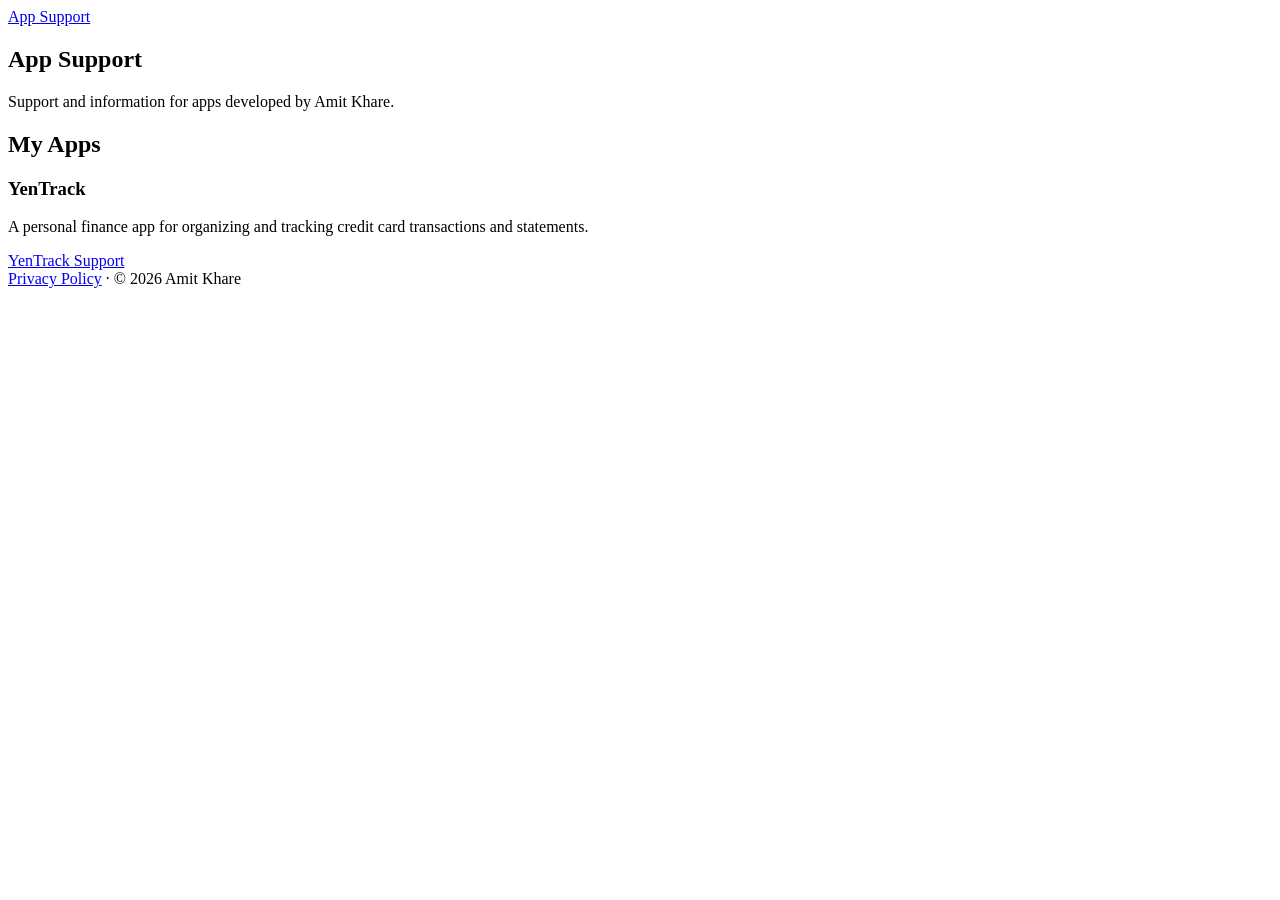
==== index.html @ e4dc8daa "Create index.html" ====
<!DOCTYPE html>
<html lang="en">
<head>
    <meta charset="UTF-8">
    <meta name="viewport" content="width=device-width, initial-scale=1.0">
    <title>App Support</title>
    <link rel="stylesheet" href="style.css">
</head>

<body>

<header class="site-header">
    <div class="container">
        <a href="index.html" class="site-title">App Support</a>
    </div>
</header>

<main class="container">

    <section class="hero">
        <h1>App Support</h1>
        <p>
            Support and information for apps developed by Amit Khare.
        </p>
    </section>

    <section>
        <h2>My Apps</h2>

        <div class="app-card">
            <h3>YenTrack</h3>
            <p>
                A personal finance app for organizing and tracking
                credit card transactions and statements.
            </p>
            <a href="apps/yentrack/" class="button">
                YenTrack Support
            </a>
        </div>

        <!--
        Future apps can be added here using the same structure.

        <div class="app-card">
            <h3>App Name</h3>
            <p>Short description of the app.</p>
            <a href="apps/app-name/" class="button">
                App Support
            </a>
        </div>
        -->

    </section>

</main>

<footer class="site-footer">
    <div class="container">
        <a href="privacy.html">Privacy Policy</a>
        <span> · </span>
        <span>© 2026 Amit Khare</span>
    </div>
</footer>

</body>
</html>
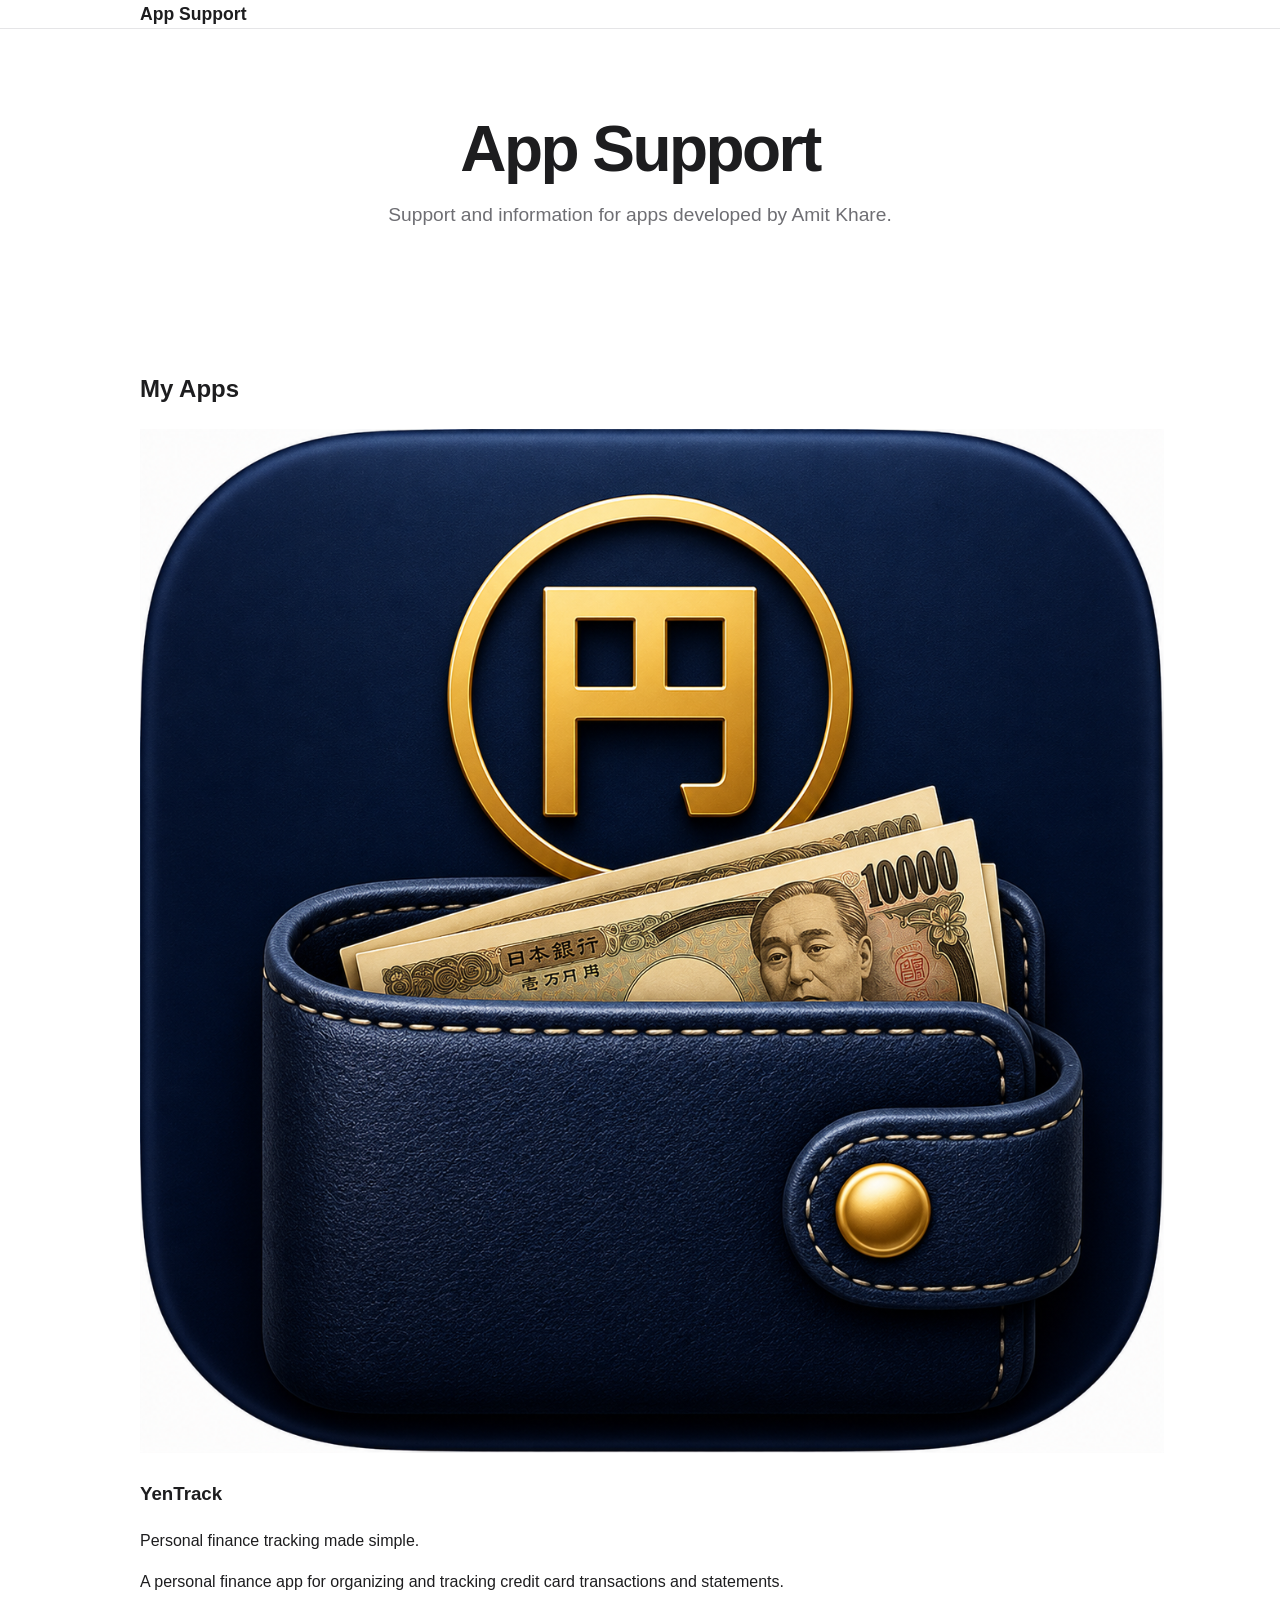
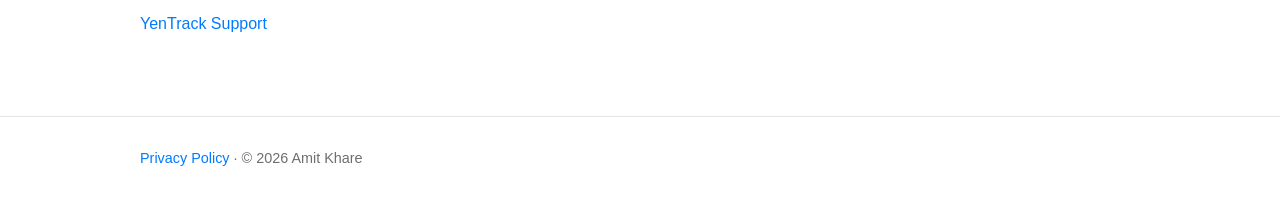
==== commit c91d315a: "Update index.html" ====
--- a/index.html
+++ b/index.html
@@ -27,16 +27,33 @@
     <section>
         <h2>My Apps</h2>
 
-        <div class="app-card">
+<div class="app-card">
+
+    <div class="app-card-header">
+
+        <img src="apps/yentrack/YenTrack%20Icon%20(1).png"
+             alt="YenTrack"
+             class="app-card-icon">
+
+        <div>
             <h3>YenTrack</h3>
-            <p>
-                A personal finance app for organizing and tracking
-                credit card transactions and statements.
+            <p class="app-card-subtitle">
+                Personal finance tracking made simple.
             </p>
-            <a href="apps/yentrack/" class="button">
-                YenTrack Support
-            </a>
         </div>
+
+    </div>
+
+    <p>
+        A personal finance app for organizing and tracking
+        credit card transactions and statements.
+    </p>
+
+    <a href="apps/yentrack/" class="button">
+        YenTrack Support
+    </a>
+
+</div>
 
         <!--
         Future apps can be added here using the same structure.
--- a/style.css
+++ b/style.css
@@ -0,0 +1,381 @@
+* {
+    box-sizing: border-box;
+}
+
+:root {
+    --text: #1d1d1f;
+    --secondary-text: #6e6e73;
+    --background: #ffffff;
+    --surface: #f5f5f7;
+    --border: #e5e5e7;
+    --accent: #007aff;
+}
+
+html {
+    scroll-behavior: smooth;
+}
+
+body {
+    margin: 0;
+    font-family: -apple-system, BlinkMacSystemFont, "Segoe UI",
+                 Roboto, Helvetica, Arial, sans-serif;
+    color: var(--text);
+    background: var(--background);
+    line-height: 1.6;
+}
+
+a {
+    color: var(--accent);
+    text-decoration: none;
+}
+
+a:hover {
+    text-decoration: underline;
+}
+
+.container {
+    width: 90%;
+    max-width: 1000px;
+    margin: 0 auto;
+}
+
+
+/* =========================
+   Header
+   ========================= */
+
+.site-header {
+    position: sticky;
+    top: 0;
+    z-index: 100;
+    background: rgba(255, 255, 255, 0.92);
+    backdrop-filter: blur(12px);
+    border-bottom: 1px solid var(--border);
+}
+
+.header-inner {
+    min-height: 64px;
+    display: flex;
+    align-items: center;
+    justify-content: space-between;
+}
+
+.site-title {
+    display: flex;
+    align-items: center;
+    gap: 10px;
+    color: var(--text);
+    text-decoration: none;
+    font-size: 1.1rem;
+    font-weight: 600;
+}
+
+.site-title:hover {
+    text-decoration: none;
+}
+
+
+/* Small icon used in the header */
+
+.brand-icon {
+    width: 32px;
+    height: 32px;
+    border-radius: 8px;
+    object-fit: cover;
+    display: block;
+}
+
+
+/* =========================
+   Hero
+   ========================= */
+
+.hero {
+    text-align: center;
+    padding: 85px 0 70px;
+}
+
+
+/* Large icon used in hero */
+
+.hero-icon {
+    width: 80px;
+    height: 80px;
+    margin: 0 auto 22px;
+    border-radius: 18px;
+    object-fit: cover;
+    display: block;
+}
+
+.hero h1 {
+    margin: 0 0 15px;
+    font-size: clamp(2.4rem, 6vw, 4rem);
+    line-height: 1.1;
+    letter-spacing: -0.04em;
+}
+
+.hero p {
+    max-width: 650px;
+    margin: 0 auto;
+    color: var(--secondary-text);
+    font-size: 1.2rem;
+}
+
+
+/* =========================
+   Navigation
+   ========================= */
+
+.page-nav {
+    display: flex;
+    justify-content: center;
+    flex-wrap: wrap;
+    gap: 24px;
+    padding: 0 0 45px;
+}
+
+.page-nav a {
+    color: var(--secondary-text);
+    font-size: 0.95rem;
+}
+
+.page-nav a:hover {
+    color: var(--text);
+}
+
+
+/* =========================
+   Sections
+   ========================= */
+
+section {
+    margin-bottom: 70px;
+}
+
+.section-heading {
+    margin-bottom: 30px;
+}
+
+.section-heading h2 {
+    margin: 0 0 8px;
+    font-size: 2rem;
+    letter-spacing: -0.02em;
+}
+
+.section-heading p {
+    margin: 0;
+    color: var(--secondary-text);
+}
+
+
+/* =========================
+   Intro
+   ========================= */
+
+.intro {
+    max-width: 760px;
+    margin-left: auto;
+    margin-right: auto;
+    text-align: center;
+}
+
+.intro p {
+    font-size: 1.08rem;
+    color: var(--secondary-text);
+}
+
+
+/* =========================
+   Feature Cards
+   ========================= */
+
+.feature-grid {
+    display: grid;
+    grid-template-columns: repeat(3, 1fr);
+    gap: 20px;
+}
+
+.feature-card {
+    padding: 28px;
+    background: var(--surface);
+    border-radius: 14px;
+}
+
+.feature-number {
+    font-size: 0.85rem;
+    font-weight: 700;
+    color: var(--accent);
+    margin-bottom: 12px;
+}
+
+.feature-card h3 {
+    margin: 0 0 10px;
+    font-size: 1.2rem;
+}
+
+.feature-card p {
+    margin: 0;
+    color: var(--secondary-text);
+}
+
+
+/* =========================
+   Information Cards
+   ========================= */
+
+.info-card {
+    padding: 30px;
+    background: var(--surface);
+    border-radius: 14px;
+}
+
+.info-card h3 {
+    margin-top: 0;
+}
+
+.info-card p:last-child {
+    margin-bottom: 0;
+}
+
+
+/* =========================
+   FAQ
+   ========================= */
+
+.faq {
+    border-top: 1px solid var(--border);
+}
+
+.faq-item {
+    padding: 24px 0;
+    border-bottom: 1px solid var(--border);
+}
+
+.faq-item h3 {
+    margin: 0 0 8px;
+    font-size: 1.05rem;
+}
+
+.faq-item p {
+    margin: 0;
+    color: var(--secondary-text);
+}
+
+
+/* =========================
+   Support
+   ========================= */
+
+.support-card {
+    padding: 40px;
+    text-align: center;
+    background: var(--surface);
+    border-radius: 18px;
+}
+
+.support-card h2 {
+    margin-top: 0;
+    font-size: 2rem;
+}
+
+.support-card p {
+    max-width: 600px;
+    margin: 10px auto;
+    color: var(--secondary-text);
+}
+
+.support-button {
+    display: inline-block;
+    margin-top: 20px;
+    padding: 12px 22px;
+    background: var(--text);
+    color: white;
+    border-radius: 8px;
+    font-weight: 600;
+}
+
+.support-button:hover {
+    background: #000;
+    text-decoration: none;
+}
+
+
+/* =========================
+   Footer
+   ========================= */
+
+.site-footer {
+    margin-top: 80px;
+    padding: 30px 0;
+    border-top: 1px solid var(--border);
+    color: var(--secondary-text);
+    font-size: 0.9rem;
+}
+
+.footer-inner {
+    display: flex;
+    justify-content: space-between;
+    gap: 20px;
+}
+
+.footer-links {
+    display: flex;
+    gap: 20px;
+}
+
+
+/* =========================
+   Mobile
+   ========================= */
+
+@media (max-width: 700px) {
+
+    .container {
+        width: 88%;
+    }
+
+    .hero {
+        padding: 60px 0 50px;
+    }
+
+    .hero h1 {
+        font-size: 2.6rem;
+    }
+
+    .hero p {
+        font-size: 1.05rem;
+    }
+
+    .page-nav {
+        gap: 16px;
+        padding-bottom: 35px;
+    }
+
+    section {
+        margin-bottom: 55px;
+    }
+
+    .feature-grid {
+        grid-template-columns: 1fr;
+    }
+
+    .feature-card {
+        padding: 24px;
+    }
+
+    .info-card {
+        padding: 24px;
+    }
+
+    .support-card {
+        padding: 30px 22px;
+    }
+
+    .footer-inner {
+        flex-direction: column;
+    }
+
+    .footer-links {
+        flex-wrap: wrap;
+    }
+}
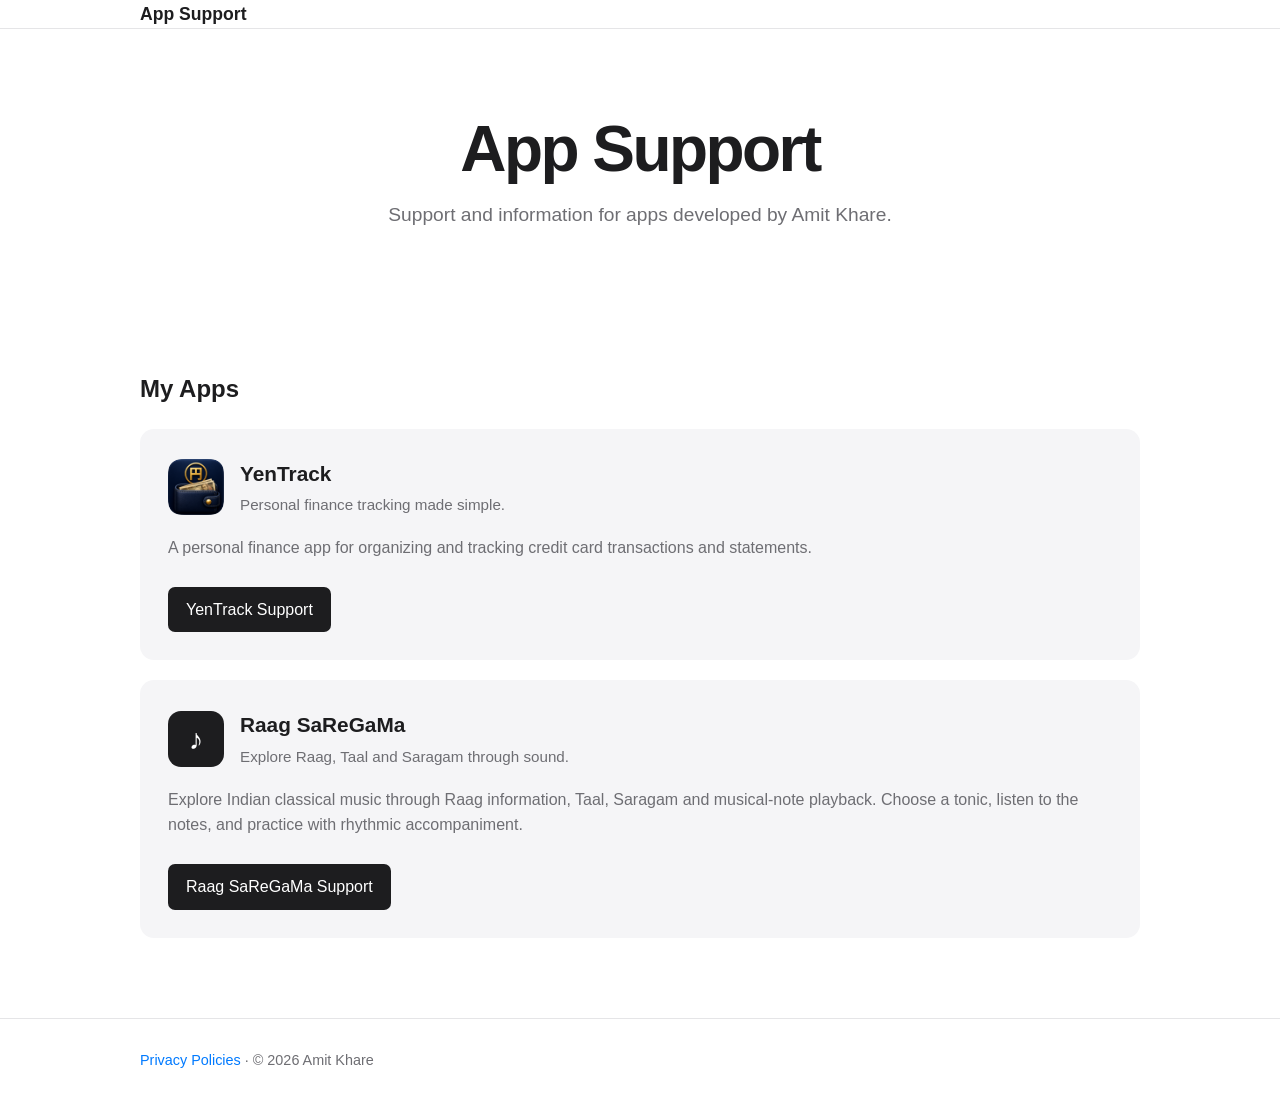
==== commit 0342e56d: "Add files via upload" ====
--- a/index.html
+++ b/index.html
@@ -3,7 +3,12 @@
 <head>
     <meta charset="UTF-8">
     <meta name="viewport" content="width=device-width, initial-scale=1.0">
+
+    <meta name="description"
+          content="Support and information for apps developed by Amit Khare.">
+
     <title>App Support</title>
+
     <link rel="stylesheet" href="style.css">
 </head>
 
@@ -27,45 +32,62 @@
     <section>
         <h2>My Apps</h2>
 
-<div class="app-card">
+        <div class="app-card">
 
-    <div class="app-card-header">
+            <div class="app-card-header">
 
-        <img src="apps/yentrack/YenTrack%20Icon%20(1).png"
-             alt="YenTrack"
-             class="app-card-icon">
+                <img src="apps/yentrack/YenTrack%20Icon%20(1).png"
+                     alt="YenTrack"
+                     class="app-card-icon">
 
-        <div>
-            <h3>YenTrack</h3>
-            <p class="app-card-subtitle">
-                Personal finance tracking made simple.
+                <div>
+                    <h3>YenTrack</h3>
+                    <p class="app-card-subtitle">
+                        Personal finance tracking made simple.
+                    </p>
+                </div>
+
+            </div>
+
+            <p>
+                A personal finance app for organizing and tracking
+                credit card transactions and statements.
             </p>
+
+            <a href="apps/yentrack/" class="button">
+                YenTrack Support
+            </a>
+
         </div>
 
-    </div>
-
-    <p>
-        A personal finance app for organizing and tracking
-        credit card transactions and statements.
-    </p>
-
-    <a href="apps/yentrack/" class="button">
-        YenTrack Support
-    </a>
-
-</div>
-
-        <!--
-        Future apps can be added here using the same structure.
 
         <div class="app-card">
-            <h3>App Name</h3>
-            <p>Short description of the app.</p>
-            <a href="apps/app-name/" class="button">
-                App Support
+
+            <div class="app-card-header">
+
+                <div class="app-card-icon app-card-icon-placeholder"
+                     aria-hidden="true">♪</div>
+
+                <div>
+                    <h3>Raag SaReGaMa</h3>
+                    <p class="app-card-subtitle">
+                        Explore Raag, Taal and Saragam through sound.
+                    </p>
+                </div>
+
+            </div>
+
+            <p>
+                Explore Indian classical music through Raag information,
+                Taal, Saragam and musical-note playback. Choose a tonic,
+                listen to the notes, and practice with rhythmic accompaniment.
+            </p>
+
+            <a href="apps/raag-saregama/" class="button">
+                Raag SaReGaMa Support
             </a>
+
         </div>
-        -->
 
     </section>
 
@@ -73,7 +95,7 @@
 
 <footer class="site-footer">
     <div class="container">
-        <a href="privacy.html">Privacy Policy</a>
+        <a href="privacy.html">Privacy Policies</a>
         <span> · </span>
         <span>© 2026 Amit Khare</span>
     </div>
--- a/style.css
+++ b/style.css
@@ -218,6 +218,62 @@
     color: var(--secondary-text);
 }
 
+/* =========================
+   App Cards
+   ========================= */
+
+.app-card {
+    padding: 28px;
+    background: var(--surface);
+    border-radius: 14px;
+    margin-bottom: 20px;
+}
+
+.app-card-header {
+    display: flex;
+    align-items: center;
+    gap: 16px;
+    margin-bottom: 18px;
+}
+
+.app-card-icon {
+    width: 56px;
+    height: 56px;
+    border-radius: 13px;
+    object-fit: cover;
+    flex-shrink: 0;
+}
+
+.app-card-header h3 {
+    margin: 0;
+    font-size: 1.3rem;
+}
+
+.app-card-subtitle {
+    margin: 3px 0 0;
+    color: var(--secondary-text);
+    font-size: 0.95rem;
+}
+
+.app-card > p {
+    color: var(--secondary-text);
+}
+
+.app-card .button {
+    display: inline-block;
+    margin-top: 10px;
+    padding: 10px 18px;
+    background: var(--text);
+    color: #ffffff;
+    text-decoration: none;
+    border-radius: 7px;
+    font-weight: 500;
+}
+
+.app-card .button:hover {
+    background: #000000;
+    text-decoration: none;
+}
 
 /* =========================
    Information Cards
@@ -379,3 +435,36 @@
         flex-wrap: wrap;
     }
 }
+
+/* =========================
+   App icon placeholder
+   ========================= */
+
+.app-card-icon-placeholder {
+    display: flex;
+    align-items: center;
+    justify-content: center;
+    background: var(--text);
+    color: #ffffff;
+    font-size: 1.8rem;
+    font-weight: 400;
+}
+
+
+/* =========================
+   Music symbol used when an
+   app icon is not yet provided
+   ========================= */
+
+.hero-music-symbol {
+    width: 80px;
+    height: 80px;
+    margin: 0 auto 22px;
+    border-radius: 18px;
+    display: flex;
+    align-items: center;
+    justify-content: center;
+    background: var(--text);
+    color: #ffffff;
+    font-size: 2.8rem;
+}
